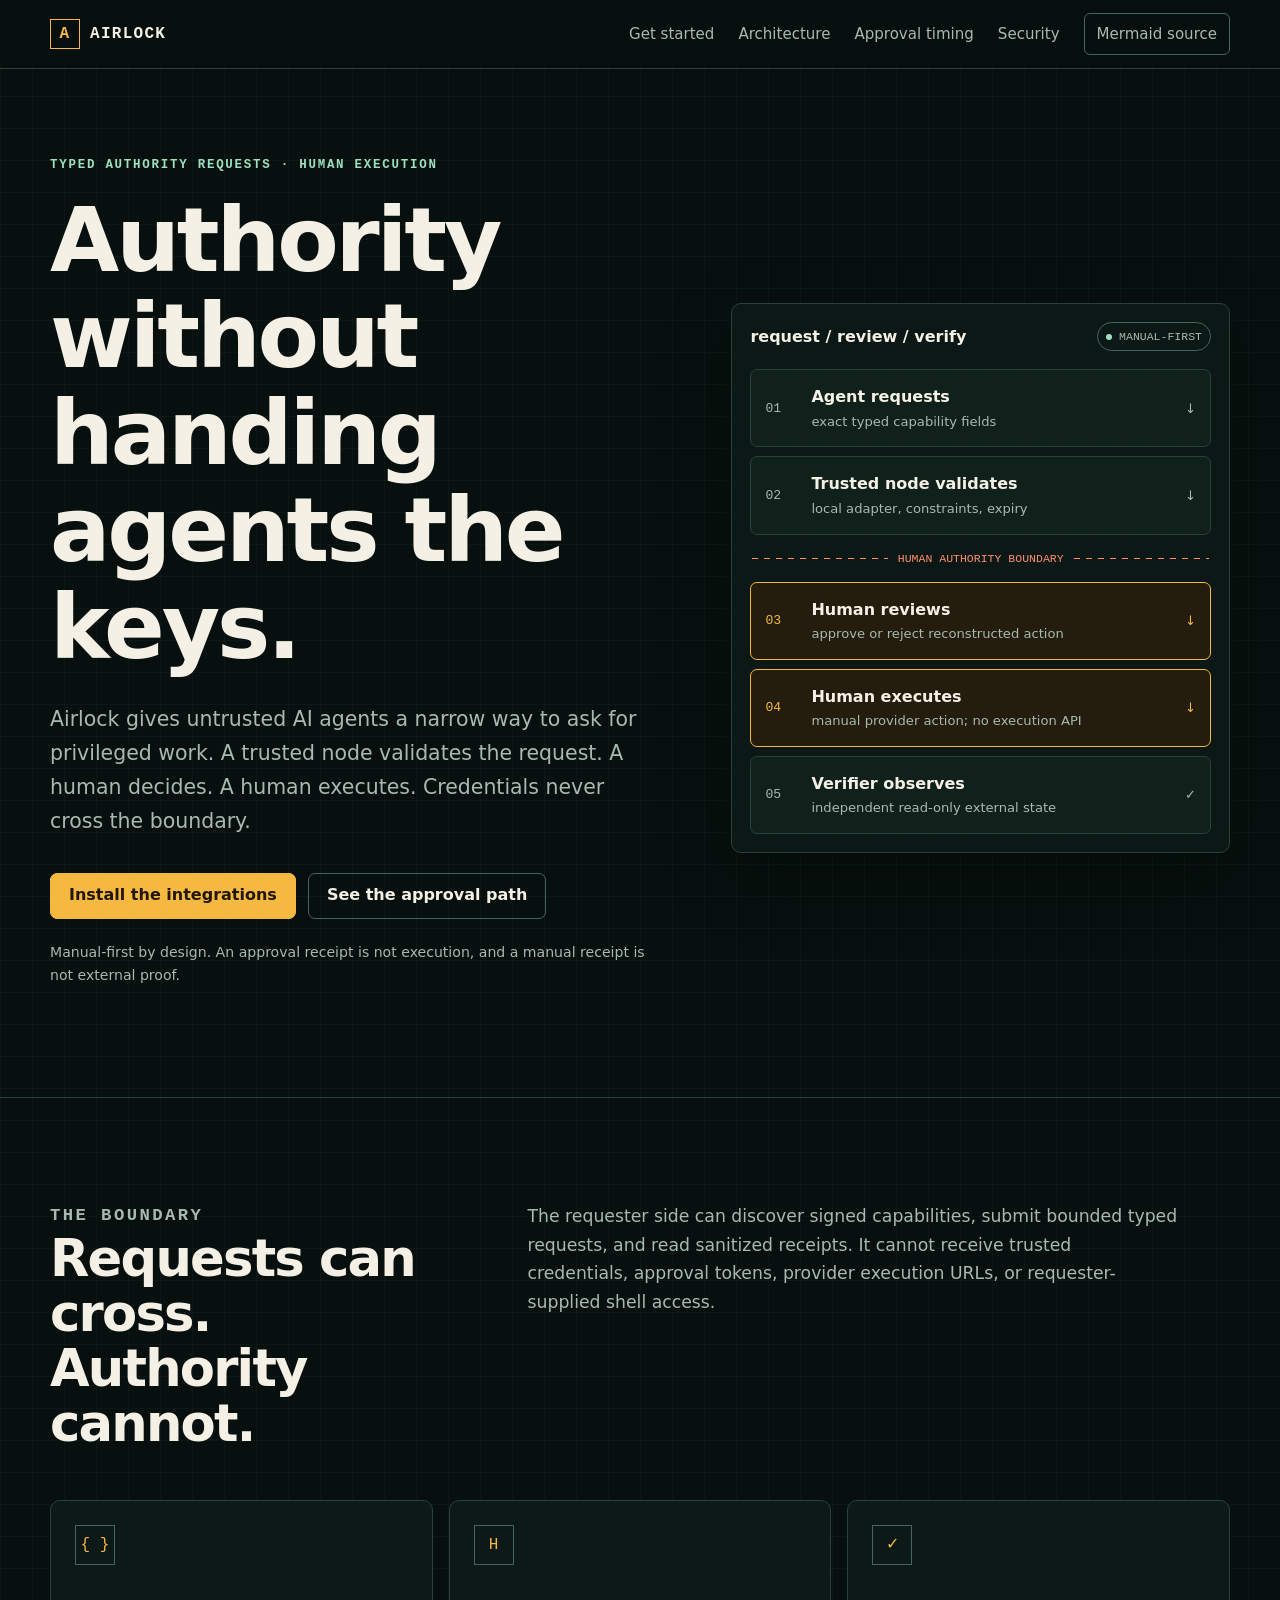
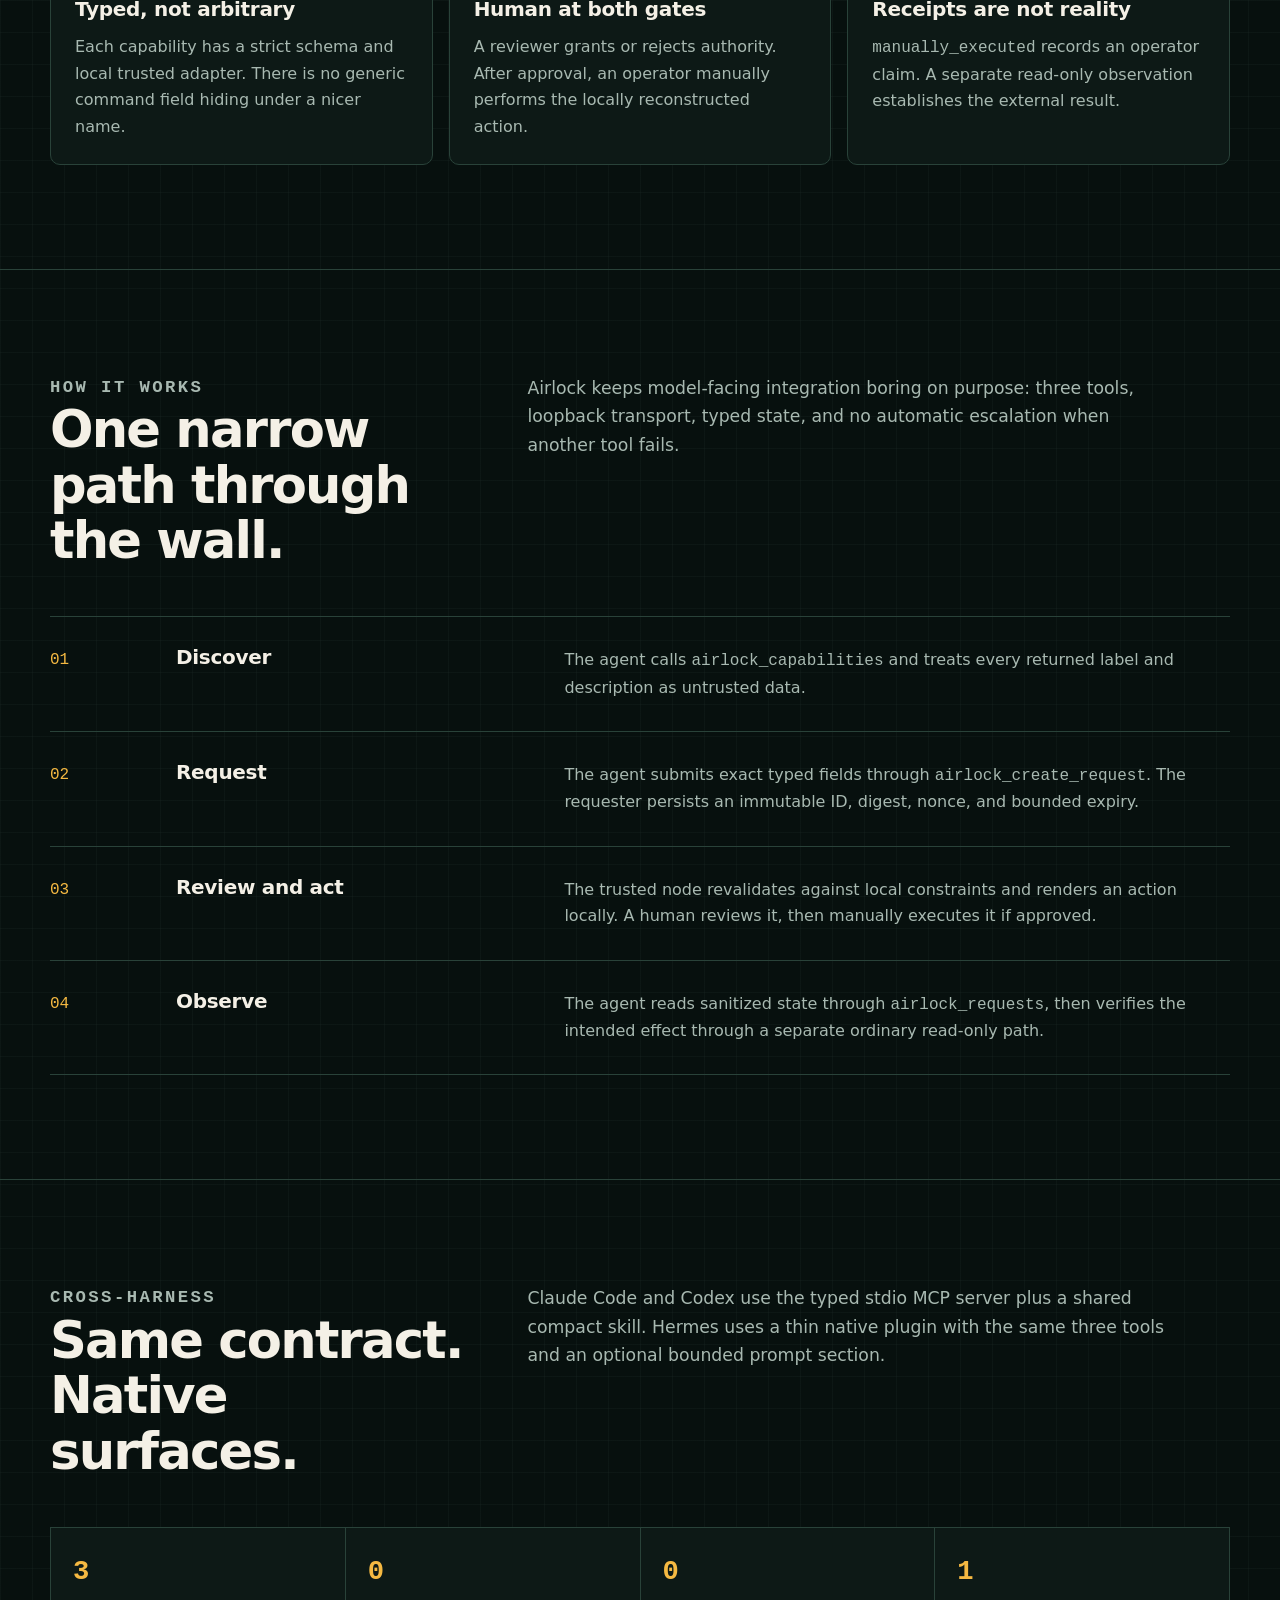
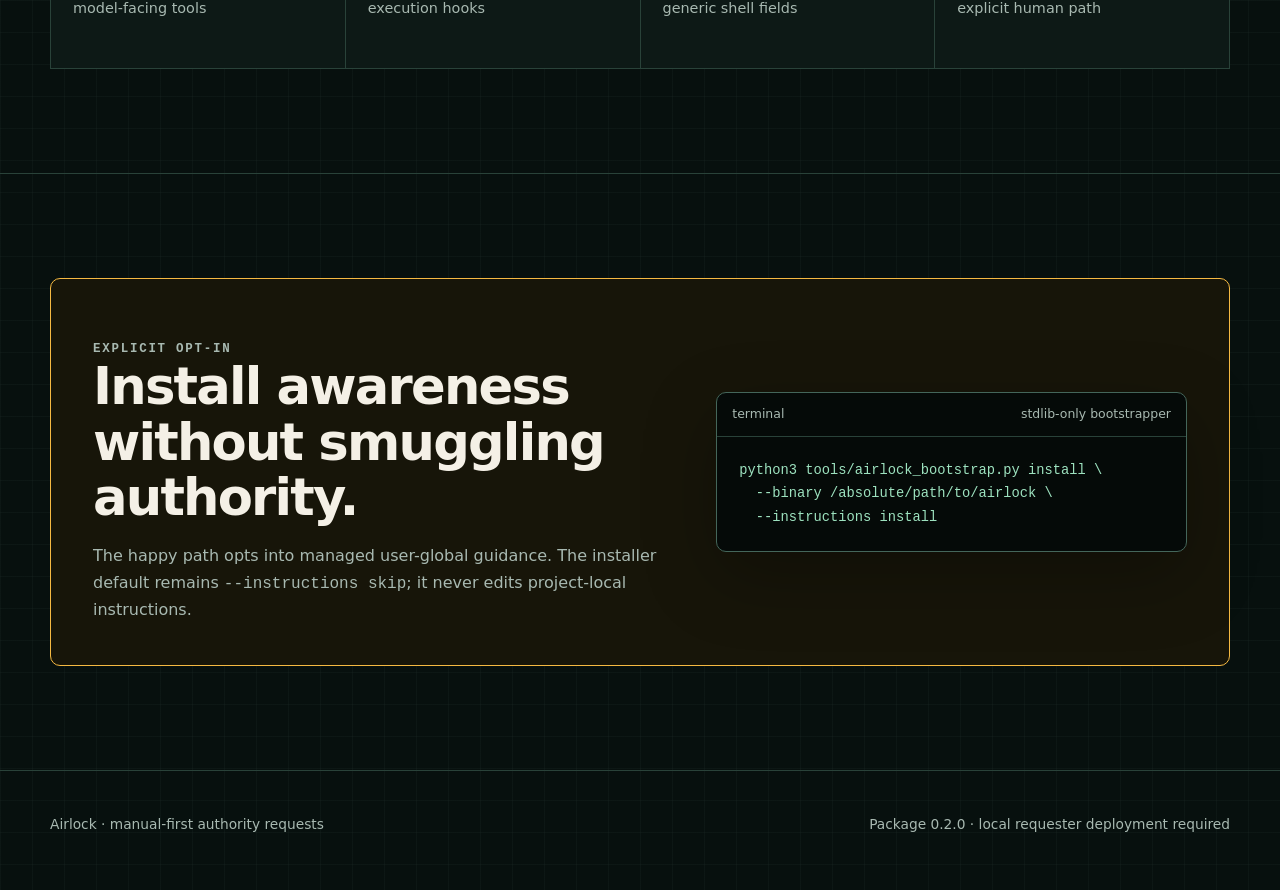
==== docs/index.html @ 97bb3027 "feat: consolidate Airlock monorepo" ====
<!doctype html>
<html lang="en">
<head>
  <meta charset="utf-8">
  <meta name="viewport" content="width=device-width, initial-scale=1">
  <meta name="description" content="Airlock lets untrusted AI agents request narrow authority without receiving credentials or execution access.">
  <title>Airlock — authority without handing agents the keys</title>
  <link rel="icon" href="assets/favicon.svg" type="image/svg+xml">
  <link rel="stylesheet" href="assets/styles.css">
</head>
<body>
  <a class="skip-link" href="#main">Skip to content</a>
  <header class="site-header">
    <div class="shell nav">
      <a class="brand" href="index.html" aria-label="Airlock home">
        <span class="brand-mark" aria-hidden="true">A</span>
        AIRLOCK
      </a>
      <nav class="nav-links" aria-label="Primary navigation">
        <a href="getting-started.html">Get started</a>
        <a href="architecture.html">Architecture</a>
        <a href="approval-timing.html">Approval timing</a>
        <a href="security.html">Security</a>
        <a class="nav-cta" href="architecture.md">Mermaid source</a>
      </nav>
    </div>
  </header>

  <main id="main">
    <section class="shell hero">
      <div>
        <p class="eyebrow">typed authority requests · human execution</p>
        <h1>Authority without handing agents the keys.</h1>
        <p class="lede">Airlock gives untrusted AI agents a narrow way to ask for privileged work. A trusted node validates the request. A human decides. A human executes. Credentials never cross the boundary.</p>
        <div class="hero-actions">
          <a class="button primary" href="getting-started.html">Install the integrations</a>
          <a class="button" href="approval-timing.html">See the approval path</a>
        </div>
        <p class="hero-note">Manual-first by design. An approval receipt is not execution, and a manual receipt is not external proof.</p>
      </div>

      <div class="flow-card" aria-label="Airlock request flow overview">
        <div class="flow-head">
          <strong>request / review / verify</strong>
          <span class="pill">manual-first</span>
        </div>
        <div class="flow-stack">
          <div class="flow-step">
            <span class="step-number">01</span>
            <div><strong>Agent requests</strong><span>exact typed capability fields</span></div>
            <span class="flow-arrow" aria-hidden="true">↓</span>
          </div>
          <div class="flow-step">
            <span class="step-number">02</span>
            <div><strong>Trusted node validates</strong><span>local adapter, constraints, expiry</span></div>
            <span class="flow-arrow" aria-hidden="true">↓</span>
          </div>
        </div>
        <div class="boundary-label">human authority boundary</div>
        <div class="flow-stack">
          <div class="flow-step human-gate">
            <span class="step-number">03</span>
            <div><strong>Human reviews</strong><span>approve or reject reconstructed action</span></div>
            <span class="flow-arrow" aria-hidden="true">↓</span>
          </div>
          <div class="flow-step human-gate">
            <span class="step-number">04</span>
            <div><strong>Human executes</strong><span>manual provider action; no execution API</span></div>
            <span class="flow-arrow" aria-hidden="true">↓</span>
          </div>
          <div class="flow-step">
            <span class="step-number">05</span>
            <div><strong>Verifier observes</strong><span>independent read-only external state</span></div>
            <span class="flow-arrow" aria-hidden="true">✓</span>
          </div>
        </div>
      </div>
    </section>

    <section class="section">
      <div class="shell">
        <div class="section-intro">
          <div>
            <p class="kicker">The boundary</p>
            <h2>Requests can cross. Authority cannot.</h2>
          </div>
          <p>The requester side can discover signed capabilities, submit bounded typed requests, and read sanitized receipts. It cannot receive trusted credentials, approval tokens, provider execution URLs, or requester-supplied shell access.</p>
        </div>
        <div class="card-grid">
          <article class="card">
            <span class="card-icon" aria-hidden="true">{ }</span>
            <h3>Typed, not arbitrary</h3>
            <p>Each capability has a strict schema and local trusted adapter. There is no generic command field hiding under a nicer name.</p>
          </article>
          <article class="card">
            <span class="card-icon" aria-hidden="true">H</span>
            <h3>Human at both gates</h3>
            <p>A reviewer grants or rejects authority. After approval, an operator manually performs the locally reconstructed action.</p>
          </article>
          <article class="card">
            <span class="card-icon" aria-hidden="true">✓</span>
            <h3>Receipts are not reality</h3>
            <p><code>manually_executed</code> records an operator claim. A separate read-only observation establishes the external result.</p>
          </article>
        </div>
      </div>
    </section>

    <section class="section" id="how-it-works">
      <div class="shell">
        <div class="section-intro">
          <div>
            <p class="kicker">How it works</p>
            <h2>One narrow path through the wall.</h2>
          </div>
          <p>Airlock keeps model-facing integration boring on purpose: three tools, loopback transport, typed state, and no automatic escalation when another tool fails.</p>
        </div>
        <div class="steps">
          <article class="process-step">
            <h3>Discover</h3>
            <p>The agent calls <code>airlock_capabilities</code> and treats every returned label and description as untrusted data.</p>
          </article>
          <article class="process-step">
            <h3>Request</h3>
            <p>The agent submits exact typed fields through <code>airlock_create_request</code>. The requester persists an immutable ID, digest, nonce, and bounded expiry.</p>
          </article>
          <article class="process-step">
            <h3>Review and act</h3>
            <p>The trusted node revalidates against local constraints and renders an action locally. A human reviews it, then manually executes it if approved.</p>
          </article>
          <article class="process-step">
            <h3>Observe</h3>
            <p>The agent reads sanitized state through <code>airlock_requests</code>, then verifies the intended effect through a separate ordinary read-only path.</p>
          </article>
        </div>
      </div>
    </section>

    <section class="section">
      <div class="shell">
        <div class="section-intro">
          <div>
            <p class="kicker">Cross-harness</p>
            <h2>Same contract. Native surfaces.</h2>
          </div>
          <p>Claude Code and Codex use the typed stdio MCP server plus a shared compact skill. Hermes uses a thin native plugin with the same three tools and an optional bounded prompt section.</p>
        </div>
        <div class="metrics" aria-label="Airlock integration facts">
          <div class="metric"><strong>3</strong><span>model-facing tools</span></div>
          <div class="metric"><strong>0</strong><span>execution hooks</span></div>
          <div class="metric"><strong>0</strong><span>generic shell fields</span></div>
          <div class="metric"><strong>1</strong><span>explicit human path</span></div>
        </div>
      </div>
    </section>

    <section class="section">
      <div class="shell callout">
        <div>
          <p class="kicker">Explicit opt-in</p>
          <h2>Install awareness without smuggling authority.</h2>
          <p>The happy path opts into managed user-global guidance. The installer default remains <code>--instructions skip</code>; it never edits project-local instructions.</p>
        </div>
        <div class="code-panel">
          <div class="code-title"><span>terminal</span><span>stdlib-only bootstrapper</span></div>
          <pre><code>python3 tools/airlock_bootstrap.py install \
  --binary /absolute/path/to/airlock \
  --instructions install</code></pre>
        </div>
      </div>
    </section>
  </main>

  <footer class="site-footer">
    <div class="shell footer-row">
      <span>Airlock · manual-first authority requests</span>
      <span>Package 0.2.0 · local requester deployment required</span>
    </div>
  </footer>
</body>
</html>
---- docs/assets/styles.css ----
:root {
  color-scheme: dark;
  --bg: #07100e;
  --bg-raised: #0d1916;
  --panel: #10211c;
  --panel-soft: #132820;
  --line: #294239;
  --line-strong: #44665a;
  --text: #f4f0e6;
  --muted: #a8b9b1;
  --accent: #f5b942;
  --accent-ink: #211704;
  --mint: #9de2bf;
  --danger: #ff8f70;
  --max: 1180px;
  --radius: 10px;
  --shadow: 0 24px 72px rgba(0, 0, 0, 0.28);
  font-family: Inter, ui-sans-serif, system-ui, -apple-system, BlinkMacSystemFont, "Segoe UI", sans-serif;
}

* {
  box-sizing: border-box;
}

html {
  scroll-behavior: smooth;
}

body {
  margin: 0;
  background:
    linear-gradient(rgba(157, 226, 191, 0.035) 1px, transparent 1px),
    linear-gradient(90deg, rgba(157, 226, 191, 0.035) 1px, transparent 1px),
    var(--bg);
  background-size: 32px 32px;
  color: var(--text);
  line-height: 1.65;
}

a {
  color: inherit;
}

img,
svg {
  max-width: 100%;
}

code,
pre,
.kicker,
.eyebrow,
.brand,
.pill,
.step-number,
.metric strong,
.docs-nav {
  font-family: "SFMono-Regular", Consolas, "Liberation Mono", monospace;
}

.skip-link {
  position: fixed;
  top: 12px;
  left: 12px;
  z-index: 100;
  padding: 8px 12px;
  background: var(--accent);
  color: var(--accent-ink);
  transform: translateY(-160%);
}

.skip-link:focus {
  transform: translateY(0);
}

.shell {
  width: min(calc(100% - 40px), var(--max));
  margin: 0 auto;
}

.site-header {
  position: sticky;
  top: 0;
  z-index: 20;
  border-bottom: 1px solid rgba(68, 102, 90, 0.6);
  background: rgba(7, 16, 14, 0.9);
  backdrop-filter: blur(14px);
}

.nav {
  min-height: 68px;
  display: flex;
  align-items: center;
  justify-content: space-between;
  gap: 24px;
}

.brand {
  display: inline-flex;
  align-items: center;
  gap: 10px;
  color: var(--text);
  text-decoration: none;
  font-weight: 800;
  letter-spacing: 0.08em;
}

.brand-mark {
  display: grid;
  width: 30px;
  height: 30px;
  place-items: center;
  border: 1px solid var(--accent);
  color: var(--accent);
}

.nav-links {
  display: flex;
  align-items: center;
  gap: 24px;
  color: var(--muted);
  font-size: 0.94rem;
}

.nav-links a {
  text-decoration: none;
}

.nav-links a:hover,
.nav-links a[aria-current="page"] {
  color: var(--text);
}

.nav-cta {
  padding: 8px 12px;
  border: 1px solid var(--line-strong);
  border-radius: 6px;
}

.hero {
  display: grid;
  grid-template-columns: minmax(0, 1.1fr) minmax(340px, 0.9fr);
  gap: 72px;
  align-items: center;
  min-height: 720px;
  padding: 86px 0 96px;
}

.eyebrow,
.kicker {
  margin: 0 0 16px;
  color: var(--mint);
  font-size: 0.78rem;
  font-weight: 800;
  letter-spacing: 0.14em;
  text-transform: uppercase;
}

h1,
h2,
h3 {
  margin: 0;
  line-height: 1.08;
  letter-spacing: -0.035em;
}

h1 {
  max-width: 760px;
  font-size: clamp(3.4rem, 7vw, 6.8rem);
  font-weight: 780;
}

h2 {
  max-width: 820px;
  font-size: clamp(2.15rem, 4vw, 4rem);
}

h3 {
  font-size: 1.25rem;
  letter-spacing: -0.015em;
}

.lede {
  max-width: 670px;
  margin: 28px 0 0;
  color: var(--muted);
  font-size: clamp(1.08rem, 2vw, 1.28rem);
}

.hero-actions {
  display: flex;
  flex-wrap: wrap;
  gap: 12px;
  margin-top: 34px;
}

.button {
  display: inline-flex;
  min-height: 46px;
  align-items: center;
  justify-content: center;
  padding: 0 18px;
  border: 1px solid var(--line-strong);
  border-radius: 7px;
  background: transparent;
  color: var(--text);
  font-weight: 750;
  text-decoration: none;
}

.button.primary {
  border-color: var(--accent);
  background: var(--accent);
  color: var(--accent-ink);
}

.button:hover {
  transform: translateY(-1px);
  border-color: var(--mint);
}

.hero-note {
  margin-top: 22px;
  color: var(--muted);
  font-size: 0.88rem;
}

.flow-card {
  position: relative;
  padding: 18px;
  border: 1px solid var(--line);
  border-radius: var(--radius);
  background: rgba(13, 25, 22, 0.94);
  box-shadow: var(--shadow);
}

.flow-head {
  display: flex;
  align-items: center;
  justify-content: space-between;
  gap: 12px;
  margin-bottom: 18px;
}

.pill {
  display: inline-flex;
  align-items: center;
  gap: 7px;
  padding: 4px 8px;
  border: 1px solid var(--line-strong);
  border-radius: 999px;
  color: var(--muted);
  font-size: 0.72rem;
  text-transform: uppercase;
}

.pill::before {
  width: 6px;
  height: 6px;
  border-radius: 50%;
  background: var(--mint);
  content: "";
}

.flow-stack {
  display: grid;
  gap: 9px;
}

.flow-step {
  display: grid;
  grid-template-columns: 34px 1fr auto;
  gap: 12px;
  align-items: center;
  padding: 14px;
  border: 1px solid var(--line);
  border-radius: 7px;
  background: var(--panel);
}

.step-number {
  color: var(--accent);
  font-size: 0.76rem;
}

.flow-step strong,
.flow-step span {
  display: block;
}

.flow-step span {
  color: var(--muted);
  font-size: 0.82rem;
}

.flow-arrow {
  color: var(--line-strong);
}

.human-gate {
  border-color: var(--accent);
  background: #241c0d;
}

.human-gate .flow-arrow,
.human-gate .step-number {
  color: var(--accent);
}

.boundary-label {
  display: flex;
  align-items: center;
  gap: 10px;
  margin: 14px 2px;
  color: var(--danger);
  font-family: "SFMono-Regular", Consolas, monospace;
  font-size: 0.72rem;
  text-transform: uppercase;
}

.boundary-label::before,
.boundary-label::after {
  height: 1px;
  flex: 1;
  background: repeating-linear-gradient(90deg, var(--danger) 0 6px, transparent 6px 12px);
  content: "";
}

.section {
  padding: 104px 0;
  border-top: 1px solid var(--line);
}

.section-intro {
  display: grid;
  grid-template-columns: 0.75fr 1.25fr;
  gap: 56px;
  margin-bottom: 48px;
}

.section-intro p {
  max-width: 650px;
  margin: 0;
  color: var(--muted);
  font-size: 1.08rem;
}

.card-grid {
  display: grid;
  grid-template-columns: repeat(3, minmax(0, 1fr));
  gap: 16px;
}

.card {
  min-height: 220px;
  padding: 24px;
  border: 1px solid var(--line);
  border-radius: var(--radius);
  background: var(--bg-raised);
}

.card-icon {
  display: grid;
  width: 40px;
  height: 40px;
  margin-bottom: 34px;
  place-items: center;
  border: 1px solid var(--line-strong);
  color: var(--accent);
  font-family: "SFMono-Regular", Consolas, monospace;
}

.card p {
  margin: 14px 0 0;
  color: var(--muted);
}

.steps {
  display: grid;
  counter-reset: flow;
  border-top: 1px solid var(--line);
}

.process-step {
  display: grid;
  grid-template-columns: 96px 0.7fr 1.3fr;
  gap: 30px;
  align-items: start;
  padding: 30px 0;
  border-bottom: 1px solid var(--line);
  counter-increment: flow;
}

.process-step::before {
  color: var(--accent);
  content: "0" counter(flow);
  font-family: "SFMono-Regular", Consolas, monospace;
}

.process-step p {
  margin: 0;
  color: var(--muted);
}

.code-panel {
  overflow: hidden;
  border: 1px solid var(--line-strong);
  border-radius: var(--radius);
  background: #050a08;
  box-shadow: var(--shadow);
}

.code-title {
  display: flex;
  align-items: center;
  justify-content: space-between;
  padding: 11px 15px;
  border-bottom: 1px solid var(--line);
  color: var(--muted);
  font-size: 0.78rem;
}

pre {
  overflow-x: auto;
  margin: 0;
  padding: 22px;
  color: var(--mint);
  font-size: 0.86rem;
  line-height: 1.7;
}

.metrics {
  display: grid;
  grid-template-columns: repeat(4, 1fr);
  gap: 1px;
  border: 1px solid var(--line);
  background: var(--line);
}

.metric {
  min-height: 140px;
  padding: 22px;
  background: var(--bg-raised);
}

.metric strong {
  display: block;
  color: var(--accent);
  font-size: 1.7rem;
}

.metric span {
  color: var(--muted);
  font-size: 0.9rem;
}

.callout {
  display: grid;
  grid-template-columns: 1.1fr 0.9fr;
  gap: 48px;
  align-items: center;
  padding: 42px;
  border: 1px solid var(--accent);
  border-radius: var(--radius);
  background: #171509;
}

.callout p {
  margin: 18px 0 0;
  color: var(--muted);
}

.site-footer {
  padding: 42px 0 54px;
  border-top: 1px solid var(--line);
  color: var(--muted);
  font-size: 0.86rem;
}

.footer-row {
  display: flex;
  justify-content: space-between;
  gap: 24px;
}

/* Documentation pages */
.docs-hero {
  padding: 72px 0 56px;
  border-bottom: 1px solid var(--line);
}

.docs-hero h1 {
  max-width: 900px;
  font-size: clamp(2.8rem, 6vw, 5.2rem);
}

.docs-layout {
  display: grid;
  grid-template-columns: 230px minmax(0, 1fr);
  gap: 56px;
  align-items: start;
  padding: 56px 0 100px;
}

.docs-nav {
  position: sticky;
  top: 100px;
  display: grid;
  gap: 6px;
  font-size: 0.82rem;
}

.docs-nav a {
  padding: 8px 10px;
  border-left: 2px solid transparent;
  color: var(--muted);
  text-decoration: none;
}

.docs-nav a:hover,
.docs-nav a[aria-current="page"] {
  border-left-color: var(--accent);
  color: var(--text);
}

.docs-content {
  min-width: 0;
}

.docs-content > section {
  padding: 0 0 58px;
  scroll-margin-top: 96px;
}

.docs-content h2 {
  margin-bottom: 20px;
  font-size: clamp(1.8rem, 3vw, 2.8rem);
}

.docs-content h3 {
  margin: 34px 0 12px;
}

.docs-content p,
.docs-content li {
  color: var(--muted);
}

.docs-content strong {
  color: var(--text);
}

.docs-content table {
  width: 100%;
  border-collapse: collapse;
  font-size: 0.9rem;
}

.docs-content th,
.docs-content td {
  padding: 12px 14px;
  border: 1px solid var(--line);
  text-align: left;
  vertical-align: top;
}

.docs-content th {
  background: var(--panel);
  color: var(--text);
}

.diagram {
  overflow: auto;
  margin: 26px 0 18px;
  padding: 18px;
  border: 1px solid var(--line);
  border-radius: var(--radius);
  background: #07100e;
}

.diagram img {
  display: block;
  width: 1280px;
  max-width: none;
  margin: 0 auto;
}

.diagram.compact img {
  width: 1080px;
}

.diagram.timing img {
  width: 1800px;
  max-width: none;
}

.diagram-link {
  display: inline-block;
  margin: 0 0 10px;
  color: var(--mint);
  font-family: "SFMono-Regular", Consolas, monospace;
  font-size: 0.78rem;
}

.notice {
  margin: 22px 0;
  padding: 16px 18px;
  border-left: 3px solid var(--accent);
  background: #171509;
  color: var(--muted);
}

.notice strong {
  color: var(--accent);
}

.tool-list {
  display: grid;
  gap: 10px;
  padding: 0;
  list-style: none;
}

.tool-list li {
  padding: 14px 16px;
  border: 1px solid var(--line);
  border-radius: 7px;
  background: var(--bg-raised);
}

@media (max-width: 900px) {
  .hero,
  .section-intro,
  .callout {
    grid-template-columns: 1fr;
  }

  .hero {
    gap: 54px;
    min-height: auto;
  }

  .card-grid {
    grid-template-columns: 1fr;
  }

  .metrics {
    grid-template-columns: repeat(2, 1fr);
  }

  .docs-layout {
    grid-template-columns: 1fr;
  }

  .docs-nav {
    position: static;
    grid-template-columns: repeat(3, minmax(0, 1fr));
  }
}

@media (max-width: 640px) {
  .shell {
    width: min(calc(100% - 24px), var(--max));
  }

  .nav {
    align-items: flex-start;
    flex-direction: column;
    padding: 14px 0;
  }

  .nav-links {
    display: grid;
    width: 100%;
    grid-template-columns: repeat(2, minmax(0, 1fr));
    gap: 4px 14px;
    overflow: visible;
    padding-bottom: 2px;
  }

  .nav-links a {
    padding: 4px 0;
  }

  .nav-links .nav-cta {
    display: none;
  }

  .hero {
    padding: 62px 0 72px;
  }

  h1 {
    font-size: clamp(3rem, 15vw, 4.7rem);
  }

  .section {
    padding: 76px 0;
  }

  .process-step {
    grid-template-columns: 50px 1fr;
  }

  .process-step p {
    grid-column: 2;
  }

  .metrics {
    grid-template-columns: 1fr;
  }

  .callout {
    padding: 26px;
  }

  .footer-row {
    flex-direction: column;
  }

  .docs-nav {
    grid-template-columns: 1fr;
  }

  .diagram {
    margin-inline: -12px;
    border-right: 0;
    border-left: 0;
    border-radius: 0;
  }
}

@media (prefers-reduced-motion: reduce) {
  html {
    scroll-behavior: auto;
  }

  .button:hover {
    transform: none;
  }
}
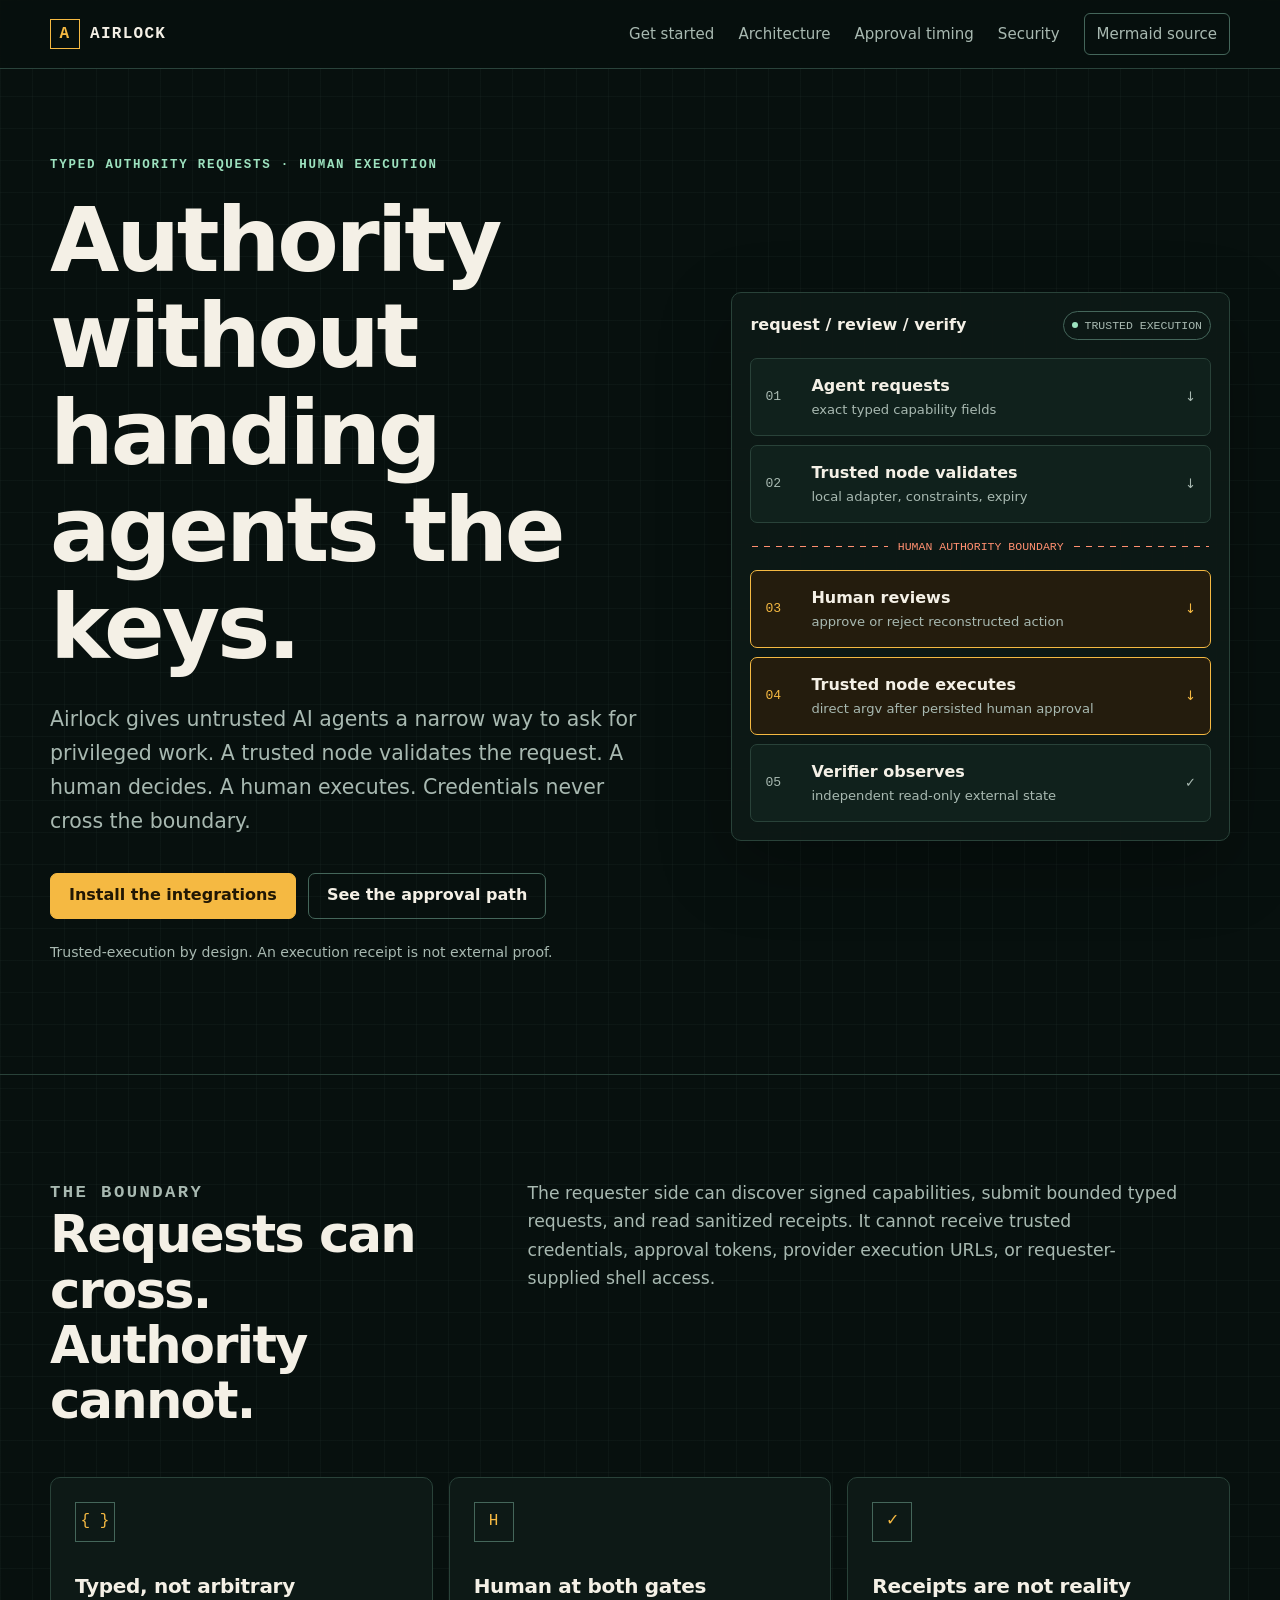
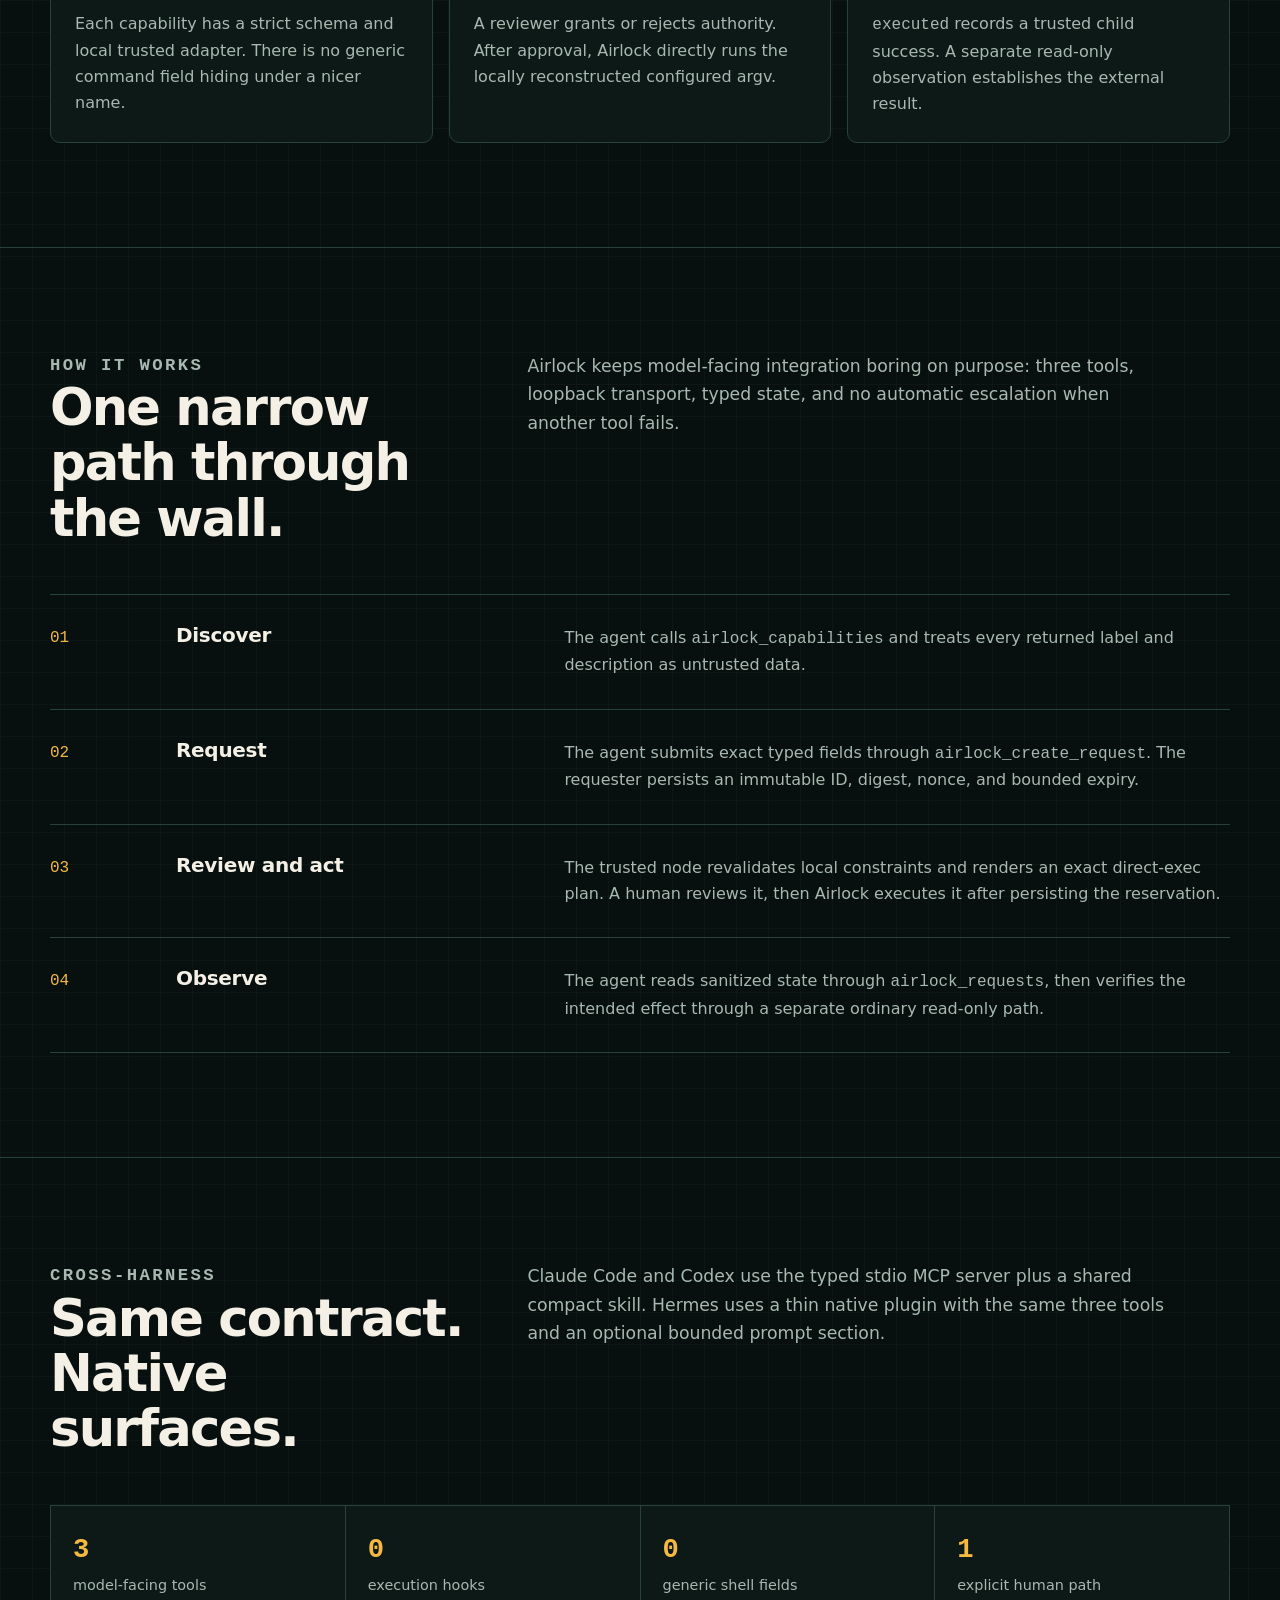
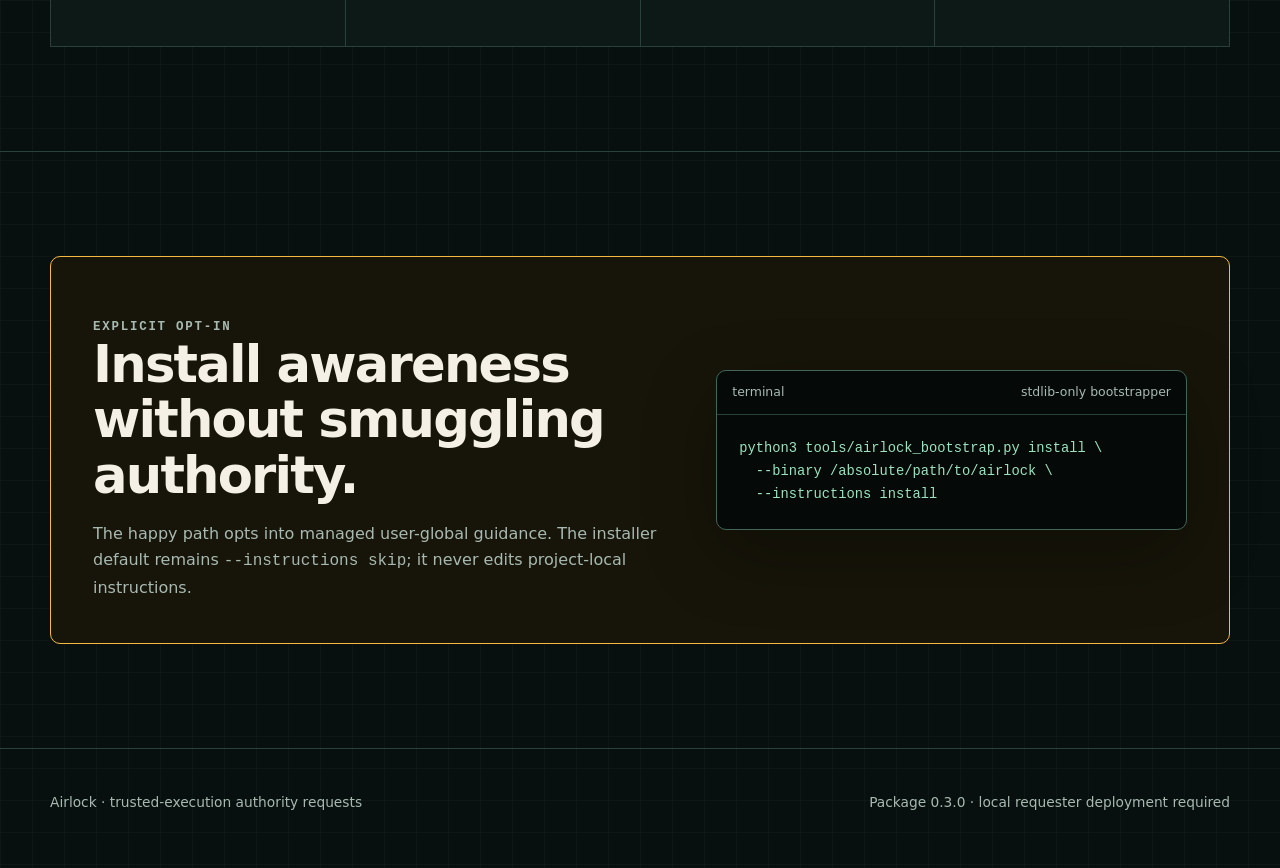
==== commit 80b27cca: "feat: execute approved actions on trusted node" ====
--- a/docs/index.html
+++ b/docs/index.html
@@ -36,13 +36,13 @@
           <a class="button primary" href="getting-started.html">Install the integrations</a>
           <a class="button" href="approval-timing.html">See the approval path</a>
         </div>
-        <p class="hero-note">Manual-first by design. An approval receipt is not execution, and a manual receipt is not external proof.</p>
+        <p class="hero-note">Trusted-execution by design. An execution receipt is not external proof.</p>
       </div>
 
       <div class="flow-card" aria-label="Airlock request flow overview">
         <div class="flow-head">
           <strong>request / review / verify</strong>
-          <span class="pill">manual-first</span>
+          <span class="pill">trusted execution</span>
         </div>
         <div class="flow-stack">
           <div class="flow-step">
@@ -65,7 +65,7 @@
           </div>
           <div class="flow-step human-gate">
             <span class="step-number">04</span>
-            <div><strong>Human executes</strong><span>manual provider action; no execution API</span></div>
+            <div><strong>Trusted node executes</strong><span>direct argv after persisted human approval</span></div>
             <span class="flow-arrow" aria-hidden="true">↓</span>
           </div>
           <div class="flow-step">
@@ -95,12 +95,12 @@
           <article class="card">
             <span class="card-icon" aria-hidden="true">H</span>
             <h3>Human at both gates</h3>
-            <p>A reviewer grants or rejects authority. After approval, an operator manually performs the locally reconstructed action.</p>
+            <p>A reviewer grants or rejects authority. After approval, Airlock directly runs the locally reconstructed configured argv.</p>
           </article>
           <article class="card">
             <span class="card-icon" aria-hidden="true">✓</span>
             <h3>Receipts are not reality</h3>
-            <p><code>manually_executed</code> records an operator claim. A separate read-only observation establishes the external result.</p>
+            <p><code>executed</code> records a trusted child success. A separate read-only observation establishes the external result.</p>
           </article>
         </div>
       </div>
@@ -126,7 +126,7 @@
           </article>
           <article class="process-step">
             <h3>Review and act</h3>
-            <p>The trusted node revalidates against local constraints and renders an action locally. A human reviews it, then manually executes it if approved.</p>
+            <p>The trusted node revalidates local constraints and renders an exact direct-exec plan. A human reviews it, then Airlock executes it after persisting the reservation.</p>
           </article>
           <article class="process-step">
             <h3>Observe</h3>
@@ -173,8 +173,8 @@
 
   <footer class="site-footer">
     <div class="shell footer-row">
-      <span>Airlock · manual-first authority requests</span>
-      <span>Package 0.2.0 · local requester deployment required</span>
+      <span>Airlock · trusted-execution authority requests</span>
+      <span>Package 0.3.0 · local requester deployment required</span>
     </div>
   </footer>
 </body>
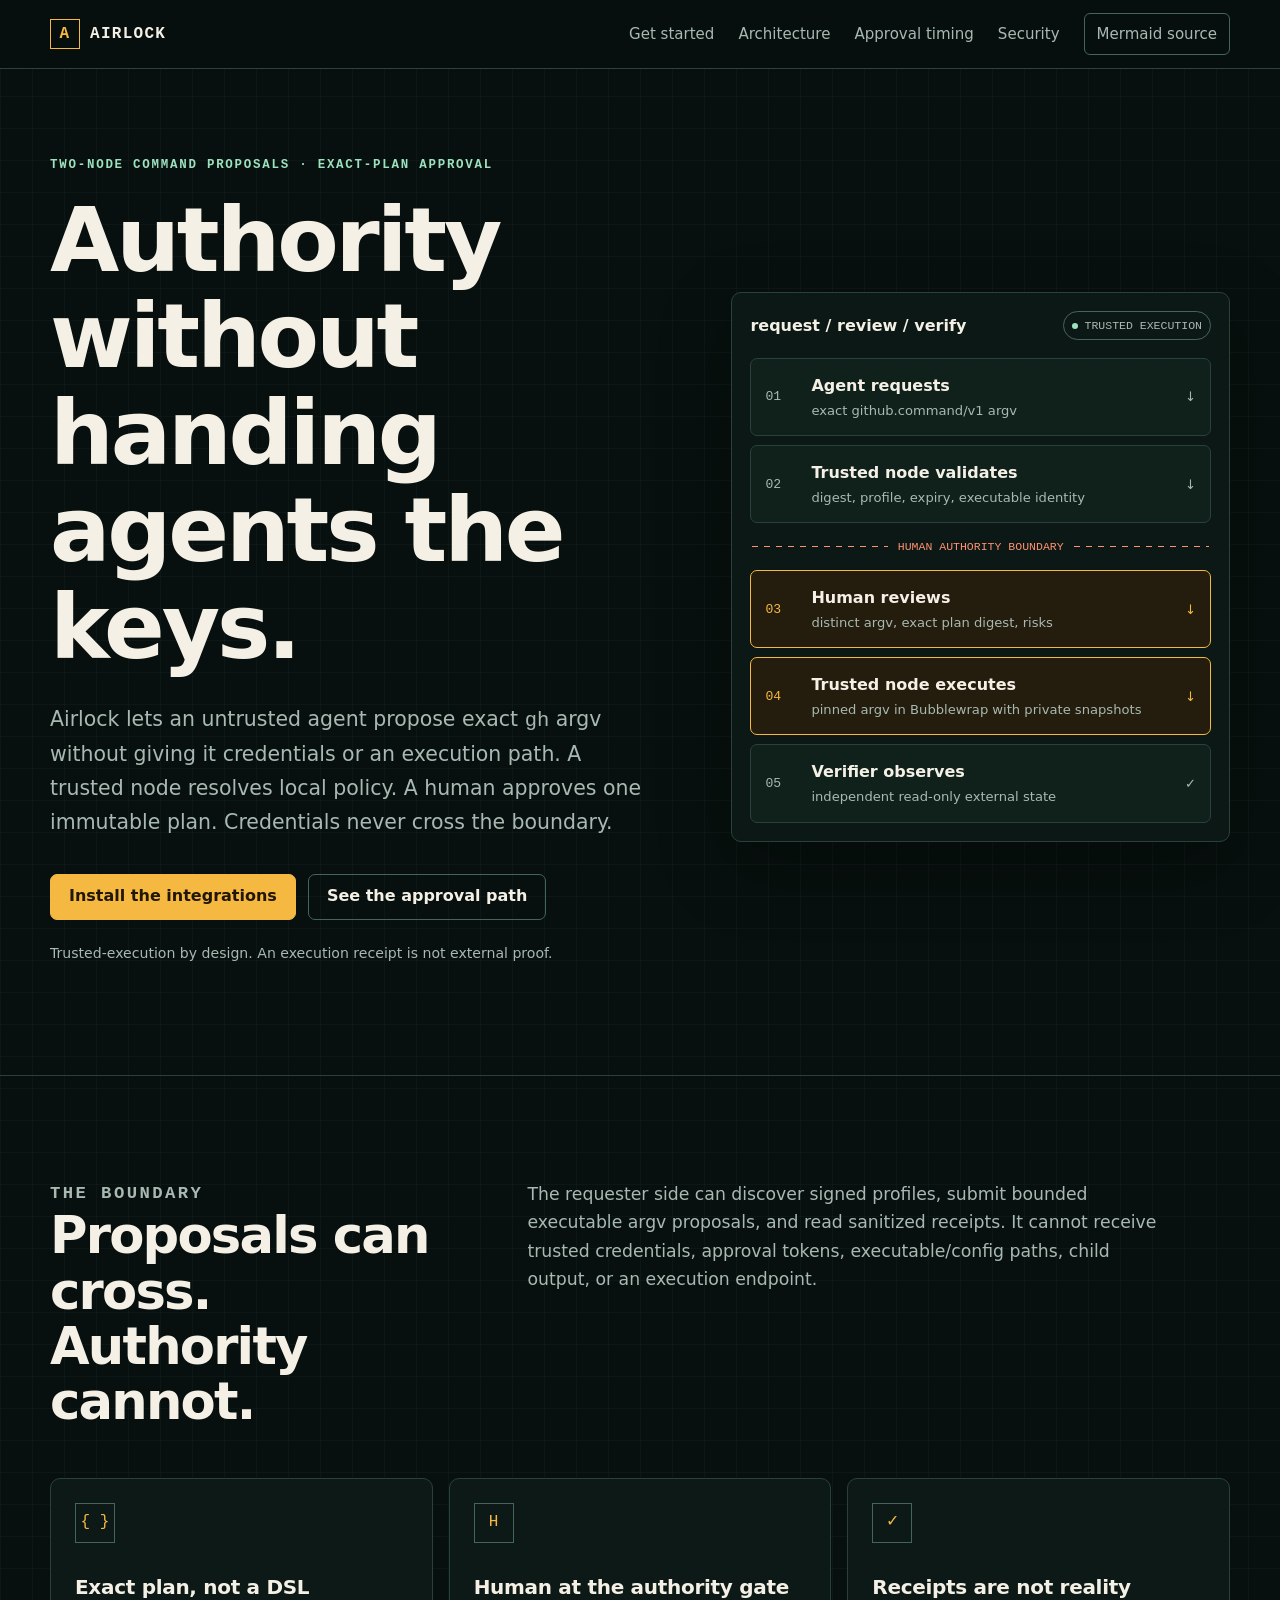
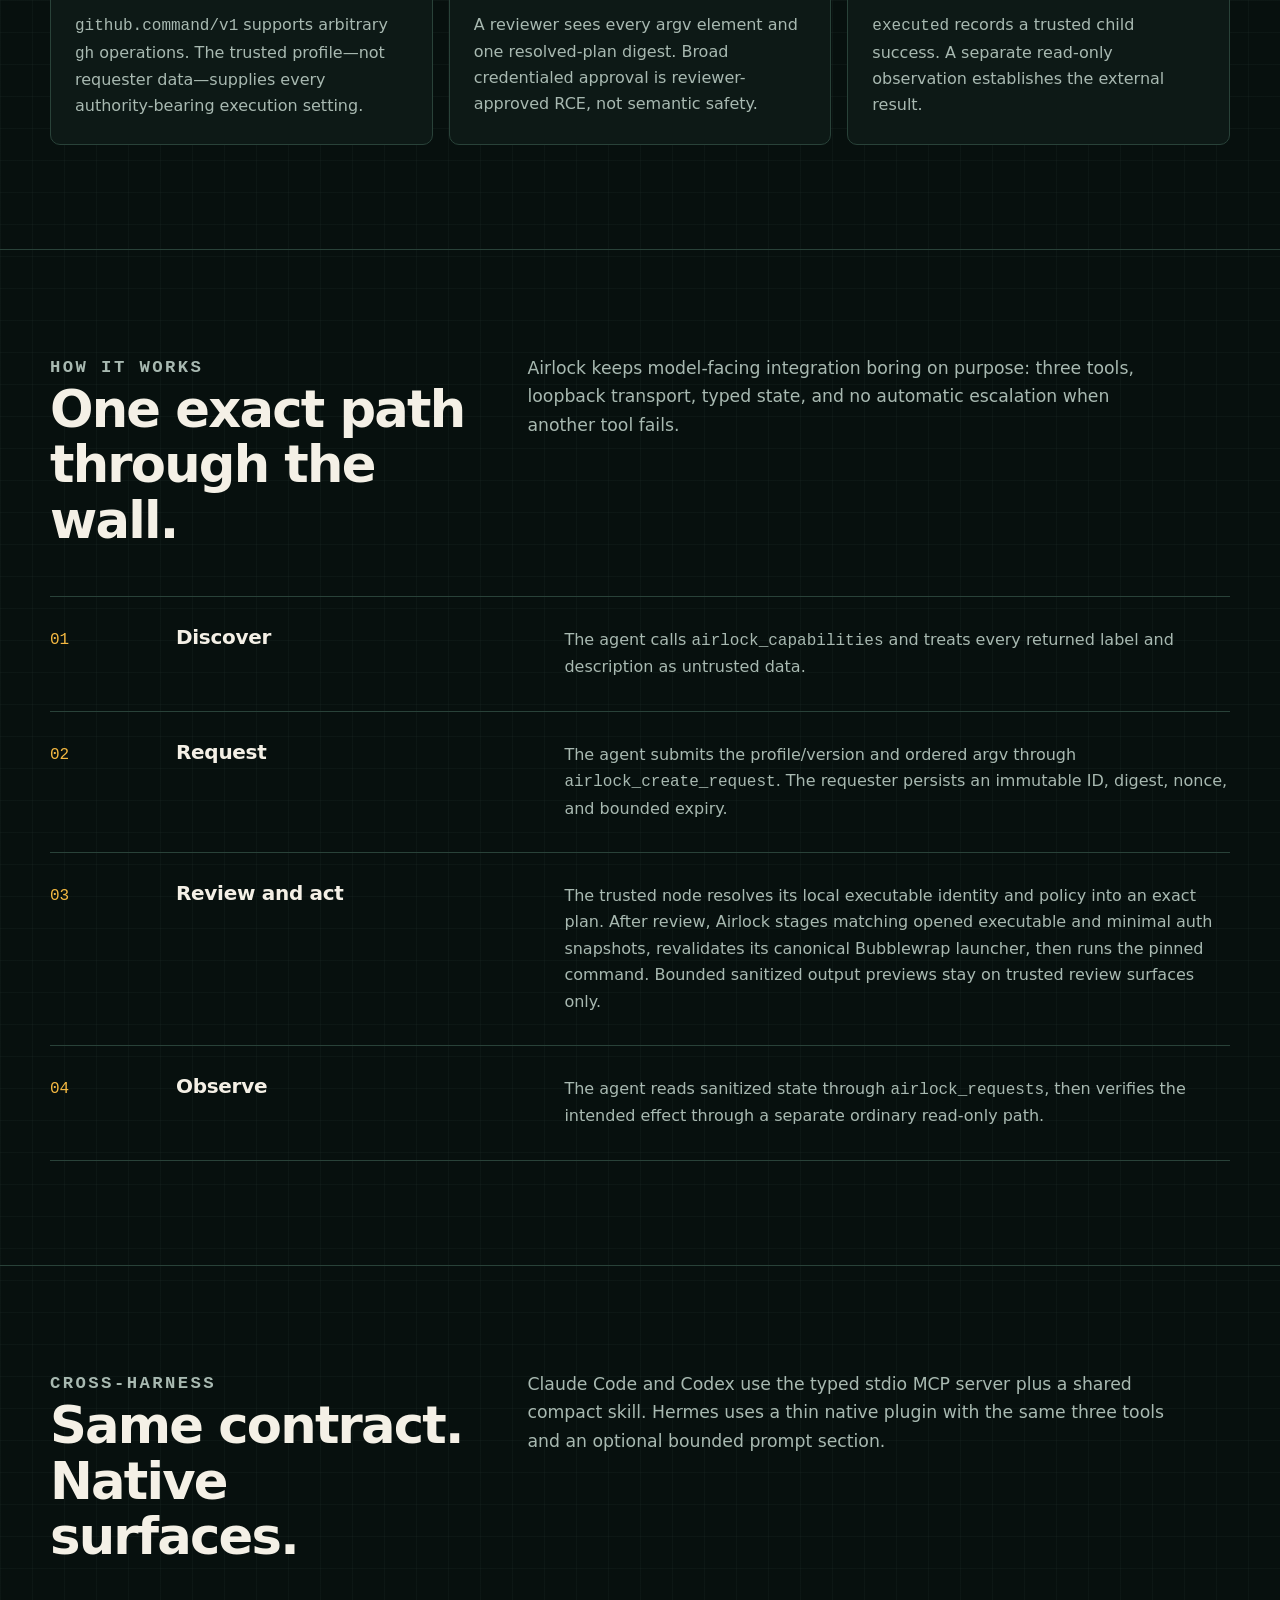
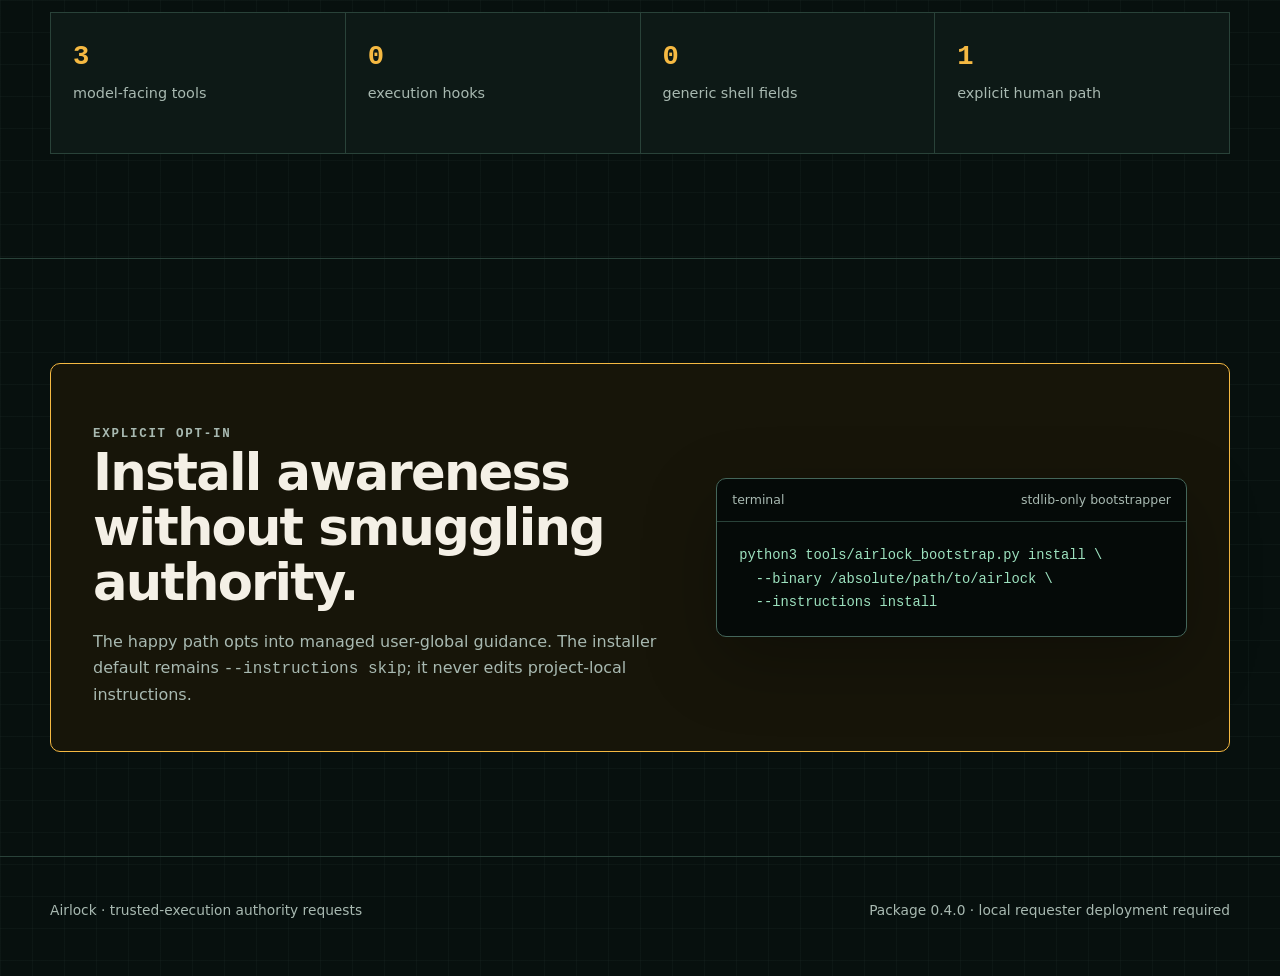
==== commit 70bf1341: "feat: add digest-bound command approvals" ====
--- a/docs/index.html
+++ b/docs/index.html
@@ -3,7 +3,7 @@
 <head>
   <meta charset="utf-8">
   <meta name="viewport" content="width=device-width, initial-scale=1">
-  <meta name="description" content="Airlock lets untrusted AI agents request narrow authority without receiving credentials or execution access.">
+  <meta name="description" content="Airlock brokers exact human-approved command plans without giving untrusted AI agents credentials or execution access.">
   <title>Airlock — authority without handing agents the keys</title>
   <link rel="icon" href="assets/favicon.svg" type="image/svg+xml">
   <link rel="stylesheet" href="assets/styles.css">
@@ -29,9 +29,9 @@
   <main id="main">
     <section class="shell hero">
       <div>
-        <p class="eyebrow">typed authority requests · human execution</p>
+        <p class="eyebrow">two-node command proposals · exact-plan approval</p>
         <h1>Authority without handing agents the keys.</h1>
-        <p class="lede">Airlock gives untrusted AI agents a narrow way to ask for privileged work. A trusted node validates the request. A human decides. A human executes. Credentials never cross the boundary.</p>
+        <p class="lede">Airlock lets an untrusted agent propose exact <code>gh</code> argv without giving it credentials or an execution path. A trusted node resolves local policy. A human approves one immutable plan. Credentials never cross the boundary.</p>
         <div class="hero-actions">
           <a class="button primary" href="getting-started.html">Install the integrations</a>
           <a class="button" href="approval-timing.html">See the approval path</a>
@@ -47,12 +47,12 @@
         <div class="flow-stack">
           <div class="flow-step">
             <span class="step-number">01</span>
-            <div><strong>Agent requests</strong><span>exact typed capability fields</span></div>
+            <div><strong>Agent requests</strong><span>exact github.command/v1 argv</span></div>
             <span class="flow-arrow" aria-hidden="true">↓</span>
           </div>
           <div class="flow-step">
             <span class="step-number">02</span>
-            <div><strong>Trusted node validates</strong><span>local adapter, constraints, expiry</span></div>
+            <div><strong>Trusted node validates</strong><span>digest, profile, expiry, executable identity</span></div>
             <span class="flow-arrow" aria-hidden="true">↓</span>
           </div>
         </div>
@@ -60,12 +60,12 @@
         <div class="flow-stack">
           <div class="flow-step human-gate">
             <span class="step-number">03</span>
-            <div><strong>Human reviews</strong><span>approve or reject reconstructed action</span></div>
+            <div><strong>Human reviews</strong><span>distinct argv, exact plan digest, risks</span></div>
             <span class="flow-arrow" aria-hidden="true">↓</span>
           </div>
           <div class="flow-step human-gate">
             <span class="step-number">04</span>
-            <div><strong>Trusted node executes</strong><span>direct argv after persisted human approval</span></div>
+            <div><strong>Trusted node executes</strong><span>pinned argv in Bubblewrap with private snapshots</span></div>
             <span class="flow-arrow" aria-hidden="true">↓</span>
           </div>
           <div class="flow-step">
@@ -82,20 +82,20 @@
         <div class="section-intro">
           <div>
             <p class="kicker">The boundary</p>
-            <h2>Requests can cross. Authority cannot.</h2>
+            <h2>Proposals can cross. Authority cannot.</h2>
           </div>
-          <p>The requester side can discover signed capabilities, submit bounded typed requests, and read sanitized receipts. It cannot receive trusted credentials, approval tokens, provider execution URLs, or requester-supplied shell access.</p>
+          <p>The requester side can discover signed profiles, submit bounded executable argv proposals, and read sanitized receipts. It cannot receive trusted credentials, approval tokens, executable/config paths, child output, or an execution endpoint.</p>
         </div>
         <div class="card-grid">
           <article class="card">
             <span class="card-icon" aria-hidden="true">{ }</span>
-            <h3>Typed, not arbitrary</h3>
-            <p>Each capability has a strict schema and local trusted adapter. There is no generic command field hiding under a nicer name.</p>
+            <h3>Exact plan, not a DSL</h3>
+            <p><code>github.command/v1</code> supports arbitrary <code>gh</code> operations. The trusted profile—not requester data—supplies every authority-bearing execution setting.</p>
           </article>
           <article class="card">
             <span class="card-icon" aria-hidden="true">H</span>
-            <h3>Human at both gates</h3>
-            <p>A reviewer grants or rejects authority. After approval, Airlock directly runs the locally reconstructed configured argv.</p>
+            <h3>Human at the authority gate</h3>
+            <p>A reviewer sees every argv element and one resolved-plan digest. Broad credentialed approval is reviewer-approved RCE, not semantic safety.</p>
           </article>
           <article class="card">
             <span class="card-icon" aria-hidden="true">✓</span>
@@ -111,7 +111,7 @@
         <div class="section-intro">
           <div>
             <p class="kicker">How it works</p>
-            <h2>One narrow path through the wall.</h2>
+            <h2>One exact path through the wall.</h2>
           </div>
           <p>Airlock keeps model-facing integration boring on purpose: three tools, loopback transport, typed state, and no automatic escalation when another tool fails.</p>
         </div>
@@ -122,11 +122,11 @@
           </article>
           <article class="process-step">
             <h3>Request</h3>
-            <p>The agent submits exact typed fields through <code>airlock_create_request</code>. The requester persists an immutable ID, digest, nonce, and bounded expiry.</p>
+            <p>The agent submits the profile/version and ordered argv through <code>airlock_create_request</code>. The requester persists an immutable ID, digest, nonce, and bounded expiry.</p>
           </article>
           <article class="process-step">
             <h3>Review and act</h3>
-            <p>The trusted node revalidates local constraints and renders an exact direct-exec plan. A human reviews it, then Airlock executes it after persisting the reservation.</p>
+            <p>The trusted node resolves its local executable identity and policy into an exact plan. After review, Airlock stages matching opened executable and minimal auth snapshots, revalidates its canonical Bubblewrap launcher, then runs the pinned command. Bounded sanitized output previews stay on trusted review surfaces only.</p>
           </article>
           <article class="process-step">
             <h3>Observe</h3>
@@ -174,7 +174,7 @@
   <footer class="site-footer">
     <div class="shell footer-row">
       <span>Airlock · trusted-execution authority requests</span>
-      <span>Package 0.3.0 · local requester deployment required</span>
+      <span>Package 0.4.0 · local requester deployment required</span>
     </div>
   </footer>
 </body>
